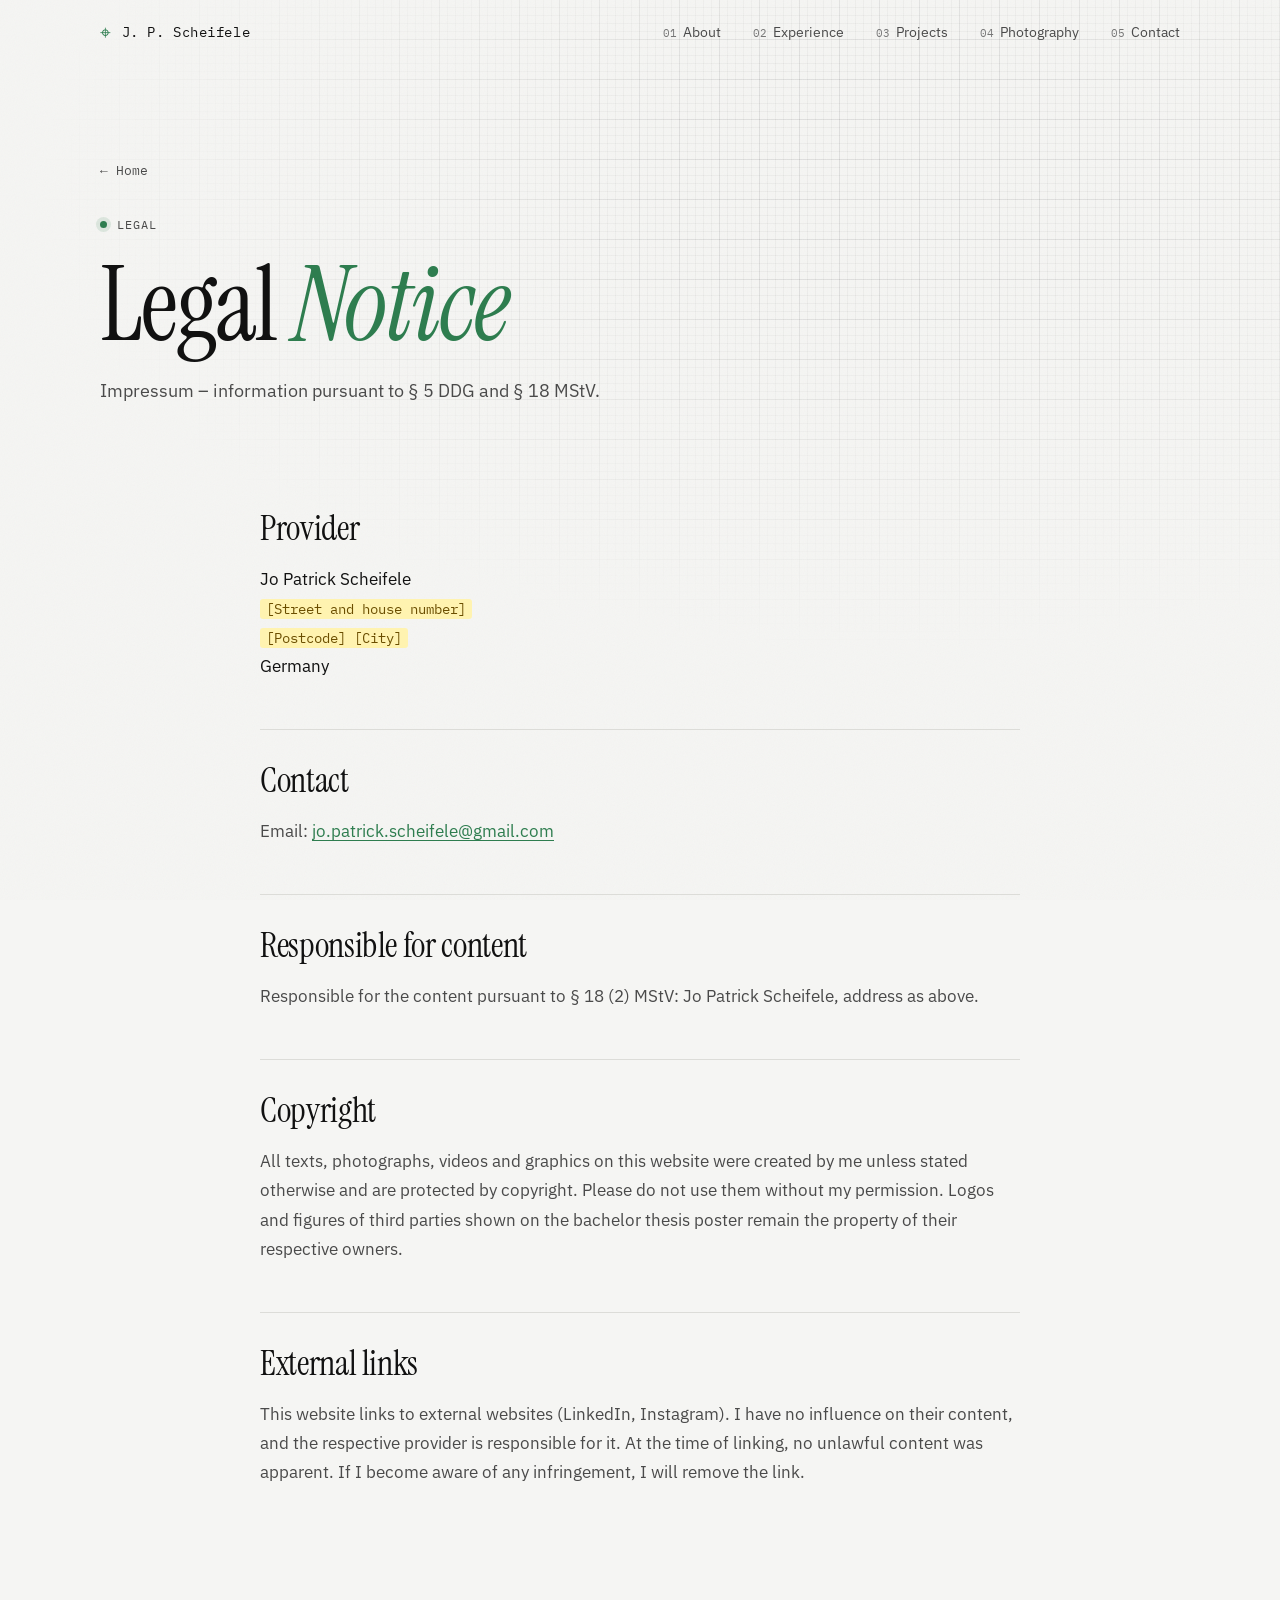
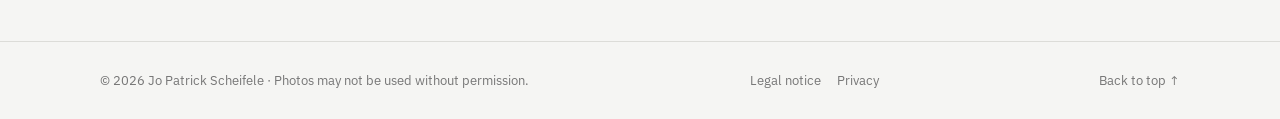
==== imprint.html @ e0fbb61d "Impressum und Datenschutzerklärung ergänzen, Bachelorarbeit-Text entschärfen - imprint.html und priv" ====
<!DOCTYPE html>
<html lang="en" class="no-js">
<head>
  <meta charset="UTF-8">
  <meta name="viewport" content="width=device-width, initial-scale=1">
  <title>Legal Notice (Impressum) · Jo Patrick Scheifele</title>
  <meta name="description" content="Legal notice (Impressum) of the portfolio website of Jo Patrick Scheifele.">
  <meta name="robots" content="noindex, follow">
  <meta name="theme-color" content="#f5f5f3">
  <link rel="icon" href="assets/favicon.svg" type="image/svg+xml">

  <link rel="preload" href="assets/fonts/instrument-serif-400-latin.woff2" as="font" type="font/woff2" crossorigin>
  <link rel="preload" href="assets/fonts/ibm-plex-sans-400-latin.woff2" as="font" type="font/woff2" crossorigin>
  <link rel="stylesheet" href="css/fonts.css">

  <link rel="stylesheet" href="css/styles.css">
  <script src="js/main.js" defer></script>
</head>
<body>
  <a class="skip-link" href="#main">Skip to content</a>

  <!-- ============ NAVIGATION ============ -->
  <header class="site-header" id="top">
    <nav class="nav container" aria-label="Main navigation">
      <a class="nav__brand" href="index.html" aria-label="Back to the home page">
        <span class="nav__brand-mark" aria-hidden="true">⌖</span>
        <span class="nav__brand-text">J.&nbsp;P.&nbsp;Scheifele</span>
      </a>

      <button class="nav__toggle" type="button" aria-expanded="false" aria-controls="nav-menu" aria-label="Open menu">
        <span></span><span></span><span></span>
      </button>

      <ul class="nav__menu" id="nav-menu">
        <li><a class="nav__link" href="index.html#about"><span class="nav__idx">01</span>About</a></li>
        <li><a class="nav__link" href="index.html#experience"><span class="nav__idx">02</span>Experience</a></li>
        <li><a class="nav__link" href="index.html#projects"><span class="nav__idx">03</span>Projects</a></li>
        <li><a class="nav__link" href="index.html#gallery"><span class="nav__idx">04</span>Photography</a></li>
        <li><a class="nav__link" href="index.html#contact"><span class="nav__idx">05</span>Contact</a></li>
      </ul>
    </nav>
  </header>

  <main id="main">
    <section class="page-hero">
      <div class="container">
        <a class="page-hero__back" href="index.html">← Home</a>
        <p class="eyebrow"><span class="eyebrow__dot" aria-hidden="true"></span>Legal</p>
        <h1 class="page-hero__title">Legal <em>Notice</em></h1>
        <p class="page-hero__sub">Impressum &ndash; information pursuant to § 5 DDG and § 18 MStV.</p>
      </div>
    </section>

    <article class="article article--legal">
      <section class="article__section" aria-labelledby="provider">
        <h2 class="article__title" id="provider">Provider</h2>
        <!-- TODO: Platzhalter durch eine zustellfähige Anschrift ersetzen (eigene Adresse oder Impressum-Adressdienst; kein Postfach) -->
        <address class="legal-address">
          Jo Patrick Scheifele<br>
          <mark class="todo">[Street and house number]</mark><br>
          <mark class="todo">[Postcode] [City]</mark><br>
          Germany
        </address>
      </section>

      <section class="article__section" aria-labelledby="contact">
        <h2 class="article__title" id="contact">Contact</h2>
        <p>Email: <a href="mailto:jo.patrick.scheifele@gmail.com">jo.patrick.scheifele@gmail.com</a></p>
      </section>

      <section class="article__section" aria-labelledby="responsible">
        <h2 class="article__title" id="responsible">Responsible for content</h2>
        <p>
          Responsible for the content pursuant to § 18 (2) MStV: Jo Patrick Scheifele, address as above.
        </p>
      </section>

      <section class="article__section" aria-labelledby="copyright">
        <h2 class="article__title" id="copyright">Copyright</h2>
        <p>
          All texts, photographs, videos and graphics on this website were created by me unless stated
          otherwise and are protected by copyright. Please do not use them without my permission.
          Logos and figures of third parties shown on the bachelor thesis poster remain the property of
          their respective owners.
        </p>
      </section>

      <section class="article__section" aria-labelledby="links">
        <h2 class="article__title" id="links">External links</h2>
        <p>
          This website links to external websites (LinkedIn, Instagram). I have no influence on their
          content, and the respective provider is responsible for it. At the time of linking, no
          unlawful content was apparent. If I become aware of any infringement, I will remove the link.
        </p>
      </section>
    </article>
  </main>

  <!-- ============ FOOTER ============ -->
  <footer class="site-footer">
    <div class="container site-footer__inner">
      <span>© <span id="year">2026</span> Jo Patrick Scheifele · Photos may not be used without permission.</span>
      <span class="site-footer__legal"><a href="imprint.html" aria-current="page">Legal notice</a><a href="privacy.html">Privacy</a></span>
      <a href="#top">Back to top ↑</a>
    </div>
  </footer>
</body>
</html>
---- css/fonts.css ----
/* ==========================================================================
   Lokal gehostete Schriften (statt Google Fonts)
   Grund: Kein Abruf von Google-Servern -> keine Übertragung der Besucher-IP
   an Google (DSGVO, vgl. LG München I, Urt. v. 20.01.2022, 3 O 17493/20).
   Zeichensätze: latin + latin-ext. Lizenz: SIL Open Font License 1.1,
   siehe assets/fonts/LICENSE-*.txt
   ========================================================================== */

/* IBM Plex Mono 400 normal – latin-ext */
@font-face {
  font-family: "IBM Plex Mono";
  font-style: normal;
  font-weight: 400;
  font-display: swap;
  src: url("../assets/fonts/ibm-plex-mono-400-latin-ext.woff2") format("woff2");
  unicode-range: U+0100-02BA, U+02BD-02C5, U+02C7-02CC, U+02CE-02D7, U+02DD-02FF, U+0304, U+0308, U+0329, U+1D00-1DBF, U+1E00-1E9F, U+1EF2-1EFF, U+2020, U+20A0-20AB, U+20AD-20C0, U+2113, U+2C60-2C7F, U+A720-A7FF;
}

/* IBM Plex Mono 400 normal – latin */
@font-face {
  font-family: "IBM Plex Mono";
  font-style: normal;
  font-weight: 400;
  font-display: swap;
  src: url("../assets/fonts/ibm-plex-mono-400-latin.woff2") format("woff2");
  unicode-range: U+0000-00FF, U+0131, U+0152-0153, U+02BB-02BC, U+02C6, U+02DA, U+02DC, U+0304, U+0308, U+0329, U+2000-206F, U+20AC, U+2122, U+2191, U+2193, U+2212, U+2215, U+FEFF, U+FFFD;
}

/* IBM Plex Mono 500 normal – latin-ext */
@font-face {
  font-family: "IBM Plex Mono";
  font-style: normal;
  font-weight: 500;
  font-display: swap;
  src: url("../assets/fonts/ibm-plex-mono-500-latin-ext.woff2") format("woff2");
  unicode-range: U+0100-02BA, U+02BD-02C5, U+02C7-02CC, U+02CE-02D7, U+02DD-02FF, U+0304, U+0308, U+0329, U+1D00-1DBF, U+1E00-1E9F, U+1EF2-1EFF, U+2020, U+20A0-20AB, U+20AD-20C0, U+2113, U+2C60-2C7F, U+A720-A7FF;
}

/* IBM Plex Mono 500 normal – latin */
@font-face {
  font-family: "IBM Plex Mono";
  font-style: normal;
  font-weight: 500;
  font-display: swap;
  src: url("../assets/fonts/ibm-plex-mono-500-latin.woff2") format("woff2");
  unicode-range: U+0000-00FF, U+0131, U+0152-0153, U+02BB-02BC, U+02C6, U+02DA, U+02DC, U+0304, U+0308, U+0329, U+2000-206F, U+20AC, U+2122, U+2191, U+2193, U+2212, U+2215, U+FEFF, U+FFFD;
}

/* IBM Plex Sans 400 normal – latin-ext */
@font-face {
  font-family: "IBM Plex Sans";
  font-style: normal;
  font-weight: 400;
  font-display: swap;
  src: url("../assets/fonts/ibm-plex-sans-400-latin-ext.woff2") format("woff2");
  unicode-range: U+0100-02BA, U+02BD-02C5, U+02C7-02CC, U+02CE-02D7, U+02DD-02FF, U+0304, U+0308, U+0329, U+1D00-1DBF, U+1E00-1E9F, U+1EF2-1EFF, U+2020, U+20A0-20AB, U+20AD-20C0, U+2113, U+2C60-2C7F, U+A720-A7FF;
}

/* IBM Plex Sans 400 normal – latin */
@font-face {
  font-family: "IBM Plex Sans";
  font-style: normal;
  font-weight: 400;
  font-display: swap;
  src: url("../assets/fonts/ibm-plex-sans-400-latin.woff2") format("woff2");
  unicode-range: U+0000-00FF, U+0131, U+0152-0153, U+02BB-02BC, U+02C6, U+02DA, U+02DC, U+0304, U+0308, U+0329, U+2000-206F, U+20AC, U+2122, U+2191, U+2193, U+2212, U+2215, U+FEFF, U+FFFD;
}

/* IBM Plex Sans 500 normal – latin-ext */
@font-face {
  font-family: "IBM Plex Sans";
  font-style: normal;
  font-weight: 500;
  font-display: swap;
  src: url("../assets/fonts/ibm-plex-sans-400-latin-ext.woff2") format("woff2");
  unicode-range: U+0100-02BA, U+02BD-02C5, U+02C7-02CC, U+02CE-02D7, U+02DD-02FF, U+0304, U+0308, U+0329, U+1D00-1DBF, U+1E00-1E9F, U+1EF2-1EFF, U+2020, U+20A0-20AB, U+20AD-20C0, U+2113, U+2C60-2C7F, U+A720-A7FF;
}

/* IBM Plex Sans 500 normal – latin */
@font-face {
  font-family: "IBM Plex Sans";
  font-style: normal;
  font-weight: 500;
  font-display: swap;
  src: url("../assets/fonts/ibm-plex-sans-400-latin.woff2") format("woff2");
  unicode-range: U+0000-00FF, U+0131, U+0152-0153, U+02BB-02BC, U+02C6, U+02DA, U+02DC, U+0304, U+0308, U+0329, U+2000-206F, U+20AC, U+2122, U+2191, U+2193, U+2212, U+2215, U+FEFF, U+FFFD;
}

/* IBM Plex Sans 600 normal – latin-ext */
@font-face {
  font-family: "IBM Plex Sans";
  font-style: normal;
  font-weight: 600;
  font-display: swap;
  src: url("../assets/fonts/ibm-plex-sans-400-latin-ext.woff2") format("woff2");
  unicode-range: U+0100-02BA, U+02BD-02C5, U+02C7-02CC, U+02CE-02D7, U+02DD-02FF, U+0304, U+0308, U+0329, U+1D00-1DBF, U+1E00-1E9F, U+1EF2-1EFF, U+2020, U+20A0-20AB, U+20AD-20C0, U+2113, U+2C60-2C7F, U+A720-A7FF;
}

/* IBM Plex Sans 600 normal – latin */
@font-face {
  font-family: "IBM Plex Sans";
  font-style: normal;
  font-weight: 600;
  font-display: swap;
  src: url("../assets/fonts/ibm-plex-sans-400-latin.woff2") format("woff2");
  unicode-range: U+0000-00FF, U+0131, U+0152-0153, U+02BB-02BC, U+02C6, U+02DA, U+02DC, U+0304, U+0308, U+0329, U+2000-206F, U+20AC, U+2122, U+2191, U+2193, U+2212, U+2215, U+FEFF, U+FFFD;
}

/* Instrument Serif 400 italic – latin-ext */
@font-face {
  font-family: "Instrument Serif";
  font-style: italic;
  font-weight: 400;
  font-display: swap;
  src: url("../assets/fonts/instrument-serif-400-italic-latin-ext.woff2") format("woff2");
  unicode-range: U+0100-02BA, U+02BD-02C5, U+02C7-02CC, U+02CE-02D7, U+02DD-02FF, U+0304, U+0308, U+0329, U+1D00-1DBF, U+1E00-1E9F, U+1EF2-1EFF, U+2020, U+20A0-20AB, U+20AD-20C0, U+2113, U+2C60-2C7F, U+A720-A7FF;
}

/* Instrument Serif 400 italic – latin */
@font-face {
  font-family: "Instrument Serif";
  font-style: italic;
  font-weight: 400;
  font-display: swap;
  src: url("../assets/fonts/instrument-serif-400-italic-latin.woff2") format("woff2");
  unicode-range: U+0000-00FF, U+0131, U+0152-0153, U+02BB-02BC, U+02C6, U+02DA, U+02DC, U+0304, U+0308, U+0329, U+2000-206F, U+20AC, U+2122, U+2191, U+2193, U+2212, U+2215, U+FEFF, U+FFFD;
}

/* Instrument Serif 400 normal – latin-ext */
@font-face {
  font-family: "Instrument Serif";
  font-style: normal;
  font-weight: 400;
  font-display: swap;
  src: url("../assets/fonts/instrument-serif-400-latin-ext.woff2") format("woff2");
  unicode-range: U+0100-02BA, U+02BD-02C5, U+02C7-02CC, U+02CE-02D7, U+02DD-02FF, U+0304, U+0308, U+0329, U+1D00-1DBF, U+1E00-1E9F, U+1EF2-1EFF, U+2020, U+20A0-20AB, U+20AD-20C0, U+2113, U+2C60-2C7F, U+A720-A7FF;
}

/* Instrument Serif 400 normal – latin */
@font-face {
  font-family: "Instrument Serif";
  font-style: normal;
  font-weight: 400;
  font-display: swap;
  src: url("../assets/fonts/instrument-serif-400-latin.woff2") format("woff2");
  unicode-range: U+0000-00FF, U+0131, U+0152-0153, U+02BB-02BC, U+02C6, U+02DA, U+02DC, U+0304, U+0308, U+0329, U+2000-206F, U+20AC, U+2122, U+2191, U+2193, U+2212, U+2215, U+FEFF, U+FFFD;
}
---- css/styles.css ----
/* ==========================================================================
   Portfolio – styles.css
   Aufbau:
   1. Design-Tokens (Farben, Schrift, Abstände)
   2. Reset & Basis
   3. Hintergrundmuster (Millimeterpapier + Filmkorn)
   4. Layout-Helfer & Komponenten (Buttons, Tags, Platzhalter)
   5. Navigation
   6. Sektionen: Hero, Über mich, Werdegang, Projekte, Galerie, Kontakt, Footer, Projekt-Unterseite, Artikel
   7. Lightbox
   8. Animationen & Reduced Motion
   ========================================================================== */

/* 1. Design-Tokens ------------------------------------------------------- */
:root {
  --bg:          #f5f5f3;   /* helles Grau, Seitenhintergrund */
  --bg-elev:     #ffffff;
  --bg-card:     #ffffff;
  --line:        #dcdcd8;
  --line-soft:   rgba(20, 20, 20, 0.035);
  --line-major:  rgba(20, 20, 20, 0.06);
  --text:        #111111;
  --text-muted:  #4a4a4a;
  --text-dim:    #767676;
  --accent:      #2e7d4f;   /* dezentes Grün */
  --accent-hover:#256841;
  --accent-soft: rgba(46, 125, 79, 0.12);
  --accent-line: rgba(46, 125, 79, 0.35);
  --cyan:        #5e7f6c;   /* gedämpftes Graugrün als Zweitakzent */
  --header-bg:   rgba(245, 245, 243, .85);
  --menu-bg:     rgba(245, 245, 243, .98);

  --font-display: "Instrument Serif", "Times New Roman", serif;
  --font-sans:    "IBM Plex Sans", system-ui, -apple-system, "Segoe UI", sans-serif;
  --font-mono:    "IBM Plex Mono", ui-monospace, "Cascadia Code", Consolas, monospace;

  --container: 1160px;
  --gutter: clamp(16px, 4vw, 40px);
  --section-pad: clamp(80px, 12vw, 160px);
  --radius: 4px;
  --nav-h: 64px;
  --ease: cubic-bezier(.2, .7, .2, 1);
}

/* 2. Reset & Basis ------------------------------------------------------- */
*, *::before, *::after { box-sizing: border-box; }
* { margin: 0; }
html { scroll-behavior: smooth; scroll-padding-top: var(--nav-h); -webkit-text-size-adjust: 100%; }
body {
  background: var(--bg);
  color: var(--text);
  font-family: var(--font-sans);
  font-size: 1rem;
  line-height: 1.65;
  -webkit-font-smoothing: antialiased;
  overflow-x: hidden;
}
img, video, svg { display: block; max-width: 100%; }
a { color: inherit; text-decoration: none; }
ul, ol { padding: 0; list-style: none; }
button { font: inherit; color: inherit; background: none; border: 0; cursor: pointer; }
em { font-style: italic; }
::selection { background: var(--accent); color: #fff; }
:focus-visible { outline: 2px solid var(--accent); outline-offset: 3px; }

.skip-link {
  position: absolute; left: 16px; top: -48px; z-index: 100;
  padding: 8px 14px; background: var(--accent); color: #fff; font-weight: 600;
  transition: top .2s;
}
.skip-link:focus { top: 12px; }

/* 3. Hintergrundmuster ---------------------------------------------------
   Millimeterpapier (feines 8px- + grobes 40px-Raster), nach unten ausgeblendet,
   darüber ein sehr dezentes Filmkorn (SVG-Rauschen). */
body::before,
body::after {
  content: "";
  position: fixed; inset: 0;
  pointer-events: none;
  z-index: -1;
}
body::before {
  background-image:
    linear-gradient(var(--line-major) 1px, transparent 1px),
    linear-gradient(90deg, var(--line-major) 1px, transparent 1px),
    linear-gradient(var(--line-soft) 1px, transparent 1px),
    linear-gradient(90deg, var(--line-soft) 1px, transparent 1px);
  background-size: 40px 40px, 40px 40px, 8px 8px, 8px 8px;
  background-position: -1px -1px;
  -webkit-mask-image: radial-gradient(ellipse 90% 70% at 70% 20%, #000 20%, transparent 75%);
          mask-image: radial-gradient(ellipse 90% 70% at 70% 20%, #000 20%, transparent 75%);
}
body::after {
  opacity: .035;
  background-image: url("data:image/svg+xml,%3Csvg xmlns='http://www.w3.org/2000/svg' width='160' height='160'%3E%3Cfilter id='n'%3E%3CfeTurbulence type='fractalNoise' baseFrequency='.9' numOctaves='3' stitchTiles='stitch'/%3E%3C/filter%3E%3Crect width='100%25' height='100%25' filter='url(%23n)'/%3E%3C/svg%3E");
}

/* 4. Layout-Helfer & Komponenten ---------------------------------------- */
.container {
  width: 100%;
  max-width: var(--container);
  margin-inline: auto;
  padding-inline: var(--gutter);
}

.eyebrow {
  display: inline-flex; align-items: center; gap: 10px;
  font-family: var(--font-mono); font-size: .78rem;
  letter-spacing: .08em; text-transform: uppercase;
  color: var(--text-muted);
}
.eyebrow__dot {
  width: 7px; height: 7px; border-radius: 50%;
  background: var(--accent);
  box-shadow: 0 0 0 4px var(--accent-soft);
  animation: pulse 2.4s infinite;
}

.btn {
  display: inline-flex; align-items: center; gap: 8px;
  padding: 12px 22px;
  font-family: var(--font-mono); font-size: .85rem; letter-spacing: .03em;
  border: 1px solid var(--line);
  border-radius: var(--radius);
  transition: background .25s var(--ease), color .25s var(--ease), border-color .25s var(--ease), transform .25s var(--ease);
}
.btn:hover { transform: translateY(-2px); }
.btn--primary { background: var(--accent); border-color: var(--accent); color: #fff; font-weight: 500; }
.btn--primary:hover { background: var(--accent-hover); border-color: var(--accent-hover); }
.btn--ghost:hover { border-color: var(--accent); color: var(--accent); }

.tags { display: flex; flex-wrap: wrap; gap: 8px; }
.tags li {
  font-family: var(--font-mono); font-size: .78rem;
  padding: 4px 10px;
  border: 1px solid var(--line);
  border-radius: 999px;
  color: var(--text-muted);
  background: var(--bg-elev);
}
.tags--small li { font-size: .72rem; padding: 2px 8px; }

.link-arrow {
  font-family: var(--font-mono); font-size: .82rem; color: var(--accent);
  display: inline-flex; gap: 6px; align-items: center;
}
.link-arrow::after { content: "→"; transition: transform .2s var(--ease); }
.link-arrow:hover::after { transform: translateX(4px); }

/* Platzhalter: Schraffur wie ein Schnitt in einer technischen Zeichnung */
.placeholder {
  position: relative;
  display: grid; place-items: center;
  width: 100%; height: 100%;
  background:
    repeating-linear-gradient(135deg, transparent 0 9px, rgba(46,125,79,.06) 9px 10px),
    linear-gradient(160deg, #ececea, #e2e2df);
  border: 1px solid var(--line);
  color: var(--text-dim);
  font-family: var(--font-mono); font-size: .8rem; letter-spacing: .12em; text-align: center;
  overflow: hidden;
}
.placeholder--video::before {
  content: "REC ●";
  position: absolute; top: 10px; left: 12px;
  font-size: .68rem; color: #e25b4b;
}

/* Sektionen allgemein */
.section { padding-block: var(--section-pad); position: relative; }
.section__head {
  display: grid; grid-template-columns: auto 1fr; align-items: baseline;
  column-gap: 20px;
  margin-bottom: clamp(40px, 6vw, 72px);
  padding-bottom: 20px;
  border-bottom: 1px solid var(--line);
}
.section__idx {
  font-family: var(--font-mono); font-size: .85rem; color: var(--accent);
}
.section__idx::before { content: "§ "; color: var(--text-dim); }
.section__title {
  font-family: var(--font-display); font-weight: 400;
  font-size: clamp(2.6rem, 7vw, 4.8rem);
  line-height: 1; letter-spacing: -.01em;
}
.section__title em, .hero__title em { color: var(--accent); }
.section__sub {
  grid-column: 2;
  margin-top: 14px;
  color: var(--text-muted); font-size: .95rem;
}

/* 5. Navigation ---------------------------------------------------------- */
.site-header {
  position: fixed; inset: 0 0 auto 0; z-index: 50;
  height: var(--nav-h);
  transition: background .3s, border-color .3s, backdrop-filter .3s;
  border-bottom: 1px solid transparent;
}
.site-header.is-scrolled {
  background: var(--header-bg);
  -webkit-backdrop-filter: blur(12px);
          backdrop-filter: blur(12px);
  border-bottom-color: var(--line);
}
.nav { height: 100%; display: flex; align-items: center; justify-content: space-between; }
.nav__brand {
  display: inline-flex; align-items: center; gap: 10px;
  font-family: var(--font-mono); font-size: .9rem; letter-spacing: .04em;
}
.nav__brand-mark { color: var(--accent); font-size: 1.2rem; line-height: 1; }
.nav__menu { display: flex; gap: clamp(16px, 2.5vw, 34px); }
.nav__link {
  position: relative;
  font-size: .9rem; color: var(--text-muted);
  transition: color .2s;
  padding-block: 6px;
}
.nav__idx { font-family: var(--font-mono); font-size: .68rem; color: var(--text-dim); margin-right: 6px; }
.nav__link::after {
  content: ""; position: absolute; left: 0; right: 0; bottom: 0;
  height: 1px; background: var(--accent);
  transform: scaleX(0); transform-origin: left;
  transition: transform .3s var(--ease);
}
.nav__link:hover, .nav__link.is-active { color: var(--text); }
.nav__link:hover::after, .nav__link.is-active::after { transform: scaleX(1); }
.nav__link.is-active .nav__idx { color: var(--accent); }

.nav__toggle {
  display: none;
  width: 44px; height: 44px;
  flex-direction: column; justify-content: center; align-items: center; gap: 5px;
}
.nav__toggle span {
  display: block; width: 22px; height: 1.5px; background: var(--text);
  transition: transform .3s var(--ease), opacity .2s;
}
.nav__toggle[aria-expanded="true"] span:nth-child(1) { transform: translateY(6.5px) rotate(45deg); }
.nav__toggle[aria-expanded="true"] span:nth-child(2) { opacity: 0; }
.nav__toggle[aria-expanded="true"] span:nth-child(3) { transform: translateY(-6.5px) rotate(-45deg); }

@media (max-width: 800px) {
  .nav__toggle { display: flex; }
  .nav__menu {
    position: fixed; inset: var(--nav-h) 0 auto 0;
    flex-direction: column; gap: 0;
    padding: 8px var(--gutter) 24px;
    background: var(--menu-bg);
    border-bottom: 1px solid var(--line);
    transform: translateY(-8px);
    opacity: 0; visibility: hidden;
    transition: opacity .25s, transform .25s var(--ease), visibility .25s;
  }
  .nav__menu.is-open { opacity: 1; visibility: visible; transform: none; }
  .nav__link { display: block; padding: 14px 0; font-size: 1.1rem; border-bottom: 1px solid var(--line); }
  .nav__link::after { display: none; }
  .site-header:has(.nav__menu.is-open) { background: var(--menu-bg); }
}

/* 6a. Hero --------------------------------------------------------------- */
.hero {
  position: relative;
  min-height: 100vh; min-height: 100svh;
  display: flex; align-items: center;
  padding-top: calc(var(--nav-h) + 40px); padding-bottom: 80px;
  overflow: hidden;
}
.hero__lissajous {
  position: absolute;
  width: min(900px, 120vw); aspect-ratio: 1;
  right: -18%; top: 50%; transform: translateY(-50%);
  pointer-events: none;
  opacity: .5;
}
.hero__lissajous path {
  fill: none;
  stroke: var(--cyan);
  stroke-width: .35;
  stroke-opacity: .55;
  vector-effect: non-scaling-stroke;
}
.hero__inner {
  position: relative;
  display: grid;
  grid-template-columns: 1.3fr 1fr;
  gap: clamp(40px, 6vw, 96px);
  align-items: center;
}
.hero__title {
  font-family: var(--font-display); font-weight: 400;
  font-size: clamp(3.6rem, 11vw, 8.5rem);
  line-height: .92; letter-spacing: -.02em;
  margin: 22px 0 28px;
}
.hero__tagline { max-width: 34ch; font-size: 1.12rem; color: var(--text-muted); }
.hero__cta { display: flex; flex-wrap: wrap; gap: 12px; margin-top: 36px; }
.hero__specs {
  display: flex; flex-wrap: wrap; gap: 12px 36px;
  margin-top: 48px; padding-top: 20px;
  border-top: 1px dashed var(--line);
}
.hero__specs dt { font-family: var(--font-mono); font-size: .7rem; letter-spacing: .1em; text-transform: uppercase; color: var(--text-dim); }
.hero__specs dd { font-size: .92rem; }

/* Die Bildunterschrift liegt absolut unter dem Bild, damit die Figur genau so hoch ist wie das Foto:
   Passermarken und Bemaßung können sich dadurch an den Bildkanten ausrichten (bottom: -9px / 0). */
.hero__portrait { position: relative; margin: 0 28px 48px 0; }
.placeholder--portrait { aspect-ratio: 4 / 5; height: auto; }
.hero__portrait img { width: 100%; height: auto; aspect-ratio: 4 / 5; object-fit: cover; border: 1px solid var(--line); }
.hero__portrait::before,
.hero__portrait::after {
  /* Passermarken (Registration Marks) */
  content: ""; position: absolute; width: 18px; height: 18px;
  border: 1px solid var(--accent);
}
.hero__portrait::before { top: -9px; left: -9px; border-right: 0; border-bottom: 0; }
.hero__portrait::after { bottom: -9px; right: -9px; border-left: 0; border-top: 0; }
.hero__caption {
  position: absolute; top: 100%; left: 0; right: 0;
  margin-top: 12px;
  font-family: var(--font-mono); font-size: .72rem; color: var(--text-dim); letter-spacing: .05em;
}

/* Bemaßungslinien wie in einer technischen Zeichnung */
.dim { position: absolute; color: var(--text-dim); font-family: var(--font-mono); font-size: .65rem; }
.dim--h {
  left: 0; right: 0; top: -22px; height: 1px; background: var(--text-dim);
}
.dim--h::before, .dim--h::after,
.dim--v::before, .dim--v::after { content: ""; position: absolute; background: var(--text-dim); }
.dim--h::before, .dim--h::after { width: 1px; height: 9px; top: -4px; }
.dim--h::before { left: 0; } .dim--h::after { right: 0; }
.dim--h span { position: absolute; left: 50%; top: -9px; transform: translate(-50%, -50%); background: var(--bg); padding: 0 6px; }
.dim--v {
  top: 0; right: -22px; width: 1px; bottom: 0; background: var(--text-dim);
}
.dim--v::before, .dim--v::after { height: 1px; width: 9px; left: -4px; }
.dim--v::before { top: 0; } .dim--v::after { bottom: 0; }
.dim--v span { position: absolute; top: 50%; left: 0; transform: translate(-50%, -50%) rotate(-90deg); background: var(--bg); padding: 0 6px; }

.hero__scroll {
  position: absolute; left: 50%; bottom: 24px; transform: translateX(-50%);
  display: flex; flex-direction: column; align-items: center; gap: 8px;
  font-family: var(--font-mono); font-size: .68rem; letter-spacing: .2em; text-transform: uppercase;
  color: var(--text-dim);
}
.hero__scroll-line { width: 1px; height: 40px; background: linear-gradient(var(--accent), transparent); animation: scrollLine 2s infinite var(--ease); transform-origin: top; }

@media (max-width: 860px) {
  .hero__inner { grid-template-columns: 1fr; }
  .hero__portrait { max-width: 300px; margin-top: 16px; }
  .hero__lissajous { right: -40%; top: 30%; opacity: .35; }
  .hero__scroll { display: none; }
}

/* 6b. Über mich ---------------------------------------------------------- */
.about { display: grid; grid-template-columns: 1.4fr 1fr; gap: clamp(32px, 6vw, 80px); }
.about__text p + p { margin-top: 1.1em; }
.about__text p { color: var(--text-muted); max-width: 60ch; }
.lead {
  font-family: var(--font-display);
  font-size: clamp(1.6rem, 3vw, 2.1rem); line-height: 1.25;
  color: var(--text) !important;
  margin-bottom: 1.2em;
}
.about__skills {
  display: flex; flex-direction: column; gap: 28px;
  padding: 28px;
  background: var(--bg-elev);
  border: 1px solid var(--line);
  border-radius: var(--radius);
  align-self: start;
}
.skill-group__title {
  font-family: var(--font-mono); font-weight: 400; font-size: .75rem;
  letter-spacing: .1em; text-transform: uppercase; color: var(--accent);
  margin-bottom: 12px;
}
@media (max-width: 860px) { .about { grid-template-columns: 1fr; } }

/* 6c. Werdegang (Timeline) ---------------------------------------------- */
.timeline { position: relative; }
.timeline::before {
  content: ""; position: absolute; top: 8px; bottom: 8px;
  left: calc(200px + 20px);
  width: 1px; background: linear-gradient(var(--accent), var(--line) 30%);
}
.timeline__item {
  display: grid; grid-template-columns: 200px 1fr;
  gap: 40px;
  padding-bottom: 48px;
  position: relative;
}
.timeline__item:last-child { padding-bottom: 0; }
.timeline__item::before {
  content: ""; position: absolute;
  left: calc(200px + 20px - 5px); top: 7px;
  width: 11px; height: 11px;
  border: 1px solid var(--accent); background: var(--bg);
  transform: rotate(45deg);
}
.timeline__meta { text-align: right; display: flex; flex-direction: column; gap: 4px; }
.timeline__meta time { font-family: var(--font-mono); font-size: .85rem; }
.timeline__type { font-size: .78rem; color: var(--text-dim); font-family: var(--font-mono); text-transform: uppercase; letter-spacing: .08em; }
.timeline__body h4 { font-weight: 500; font-size: 1.2rem; line-height: 1.35; margin-bottom: 6px; }
.timeline__body h4 span { color: var(--text-muted); font-weight: 400; }
.timeline__body p { color: var(--text-muted); margin-bottom: 14px; max-width: 62ch; }
.timeline__list { margin-bottom: 14px; max-width: 62ch; }
.timeline__list li {
  position: relative; padding-left: 18px;
  color: var(--text-muted); font-size: .95rem;
}
.timeline__list li + li { margin-top: 6px; }
.timeline__list li::before {
  content: "—"; position: absolute; left: 0;
  color: var(--text-dim); font-family: var(--font-mono); font-size: .8rem; line-height: 1.9;
}
.timeline + .subhead { margin-top: clamp(56px, 8vw, 96px); }

/* Zwischenüberschrift innerhalb einer Sektion (z. B. Work / Education) */
.subhead {
  display: flex; align-items: center; gap: 14px;
  margin-bottom: 32px;
  font-family: var(--font-mono); font-weight: 400; font-size: .8rem;
  letter-spacing: .14em; text-transform: uppercase; color: var(--accent);
}
.subhead::after { content: ""; flex: 1; height: 1px; background: var(--line); }

@media (max-width: 700px) {
  .timeline::before { left: 5px; }
  .timeline__item { grid-template-columns: 1fr; gap: 8px; padding-left: 32px; }
  .timeline__item::before { left: 0; }
  .timeline__meta { text-align: left; flex-direction: row; gap: 12px; align-items: baseline; }
}

/* 6d. Projekte ----------------------------------------------------------- */
.projects { display: grid; grid-template-columns: repeat(3, 1fr); gap: 24px; }
.project {
  display: flex; flex-direction: column;
  background: var(--bg-card);
  border: 1px solid var(--line);
  border-radius: var(--radius);
  overflow: hidden;
  transition: transform .35s var(--ease), border-color .35s;
}
.project:hover { transform: translateY(-6px); border-color: var(--accent-line); box-shadow: 0 10px 30px rgba(0,0,0,.06); }
.project__media { aspect-ratio: 16 / 10; height: auto; overflow: hidden; border: 0; border-bottom: 1px solid var(--line); }
.project__media img { width: 100%; height: 100%; object-fit: cover; }
.project__body { display: flex; flex-direction: column; gap: 12px; padding: 22px; flex: 1; }
.project__meta { font-family: var(--font-mono); font-size: .72rem; letter-spacing: .08em; text-transform: uppercase; color: var(--cyan); }
.project__title { font-family: var(--font-display); font-weight: 400; font-size: 1.9rem; line-height: 1.1; }
.project__body > p:not(.project__meta) { color: var(--text-muted); font-size: .95rem; }
.project__links { display: flex; gap: 20px; margin-top: auto; padding-top: 8px; }

@media (max-width: 960px) { .projects { grid-template-columns: repeat(2, 1fr); } }
@media (max-width: 620px) { .projects { grid-template-columns: 1fr; } }

/* 6e. Galerie -----------------------------------------------------------
   Bento-/Mosaik-Raster: feste Zeilenhöhe, Kacheln spannen per Modifier
   mehrere Spalten/Zeilen. grid-auto-flow: dense füllt Lücken automatisch,
   dadurch bleibt das Raster beim Hinzufügen neuer Bilder geschlossen. */
.filmstrip {
  display: flex; gap: 28px; overflow: hidden; white-space: nowrap;
  font-family: var(--font-mono); font-size: .7rem; letter-spacing: .1em;
  color: var(--accent); opacity: .55;
  padding: 6px 0; margin-bottom: 20px;
  border-block: 1px dashed var(--accent-line);
}
.gallery {
  display: grid;
  grid-template-columns: repeat(4, 1fr);
  grid-auto-rows: clamp(140px, 16vw, 210px);
  grid-auto-flow: dense;
  gap: 14px;
  counter-reset: frame;
}
.shot {
  position: relative;
  overflow: hidden;
  border-radius: 2px;
  cursor: zoom-in;
  counter-increment: frame;
  background: var(--bg-elev);
}
.shot--wide { grid-column: span 2; }
.shot--tall { grid-row: span 2; }
.shot--big  { grid-column: span 2; grid-row: span 2; }

.shot > img, .shot > video, .shot > .placeholder {
  width: 100%; height: 100%; object-fit: cover;
  transition: transform .7s var(--ease), filter .7s var(--ease);
  filter: saturate(.85);
}
.shot:hover > img, .shot:hover > video, .shot:hover > .placeholder { transform: scale(1.04); filter: saturate(1.05); }

/* Bildnummer wie auf dem Filmrand */
.shot::before {
  content: counter(frame, decimal-leading-zero) "A";
  position: absolute; top: 8px; right: 10px; z-index: 2;
  font-family: var(--font-mono); font-size: .66rem; letter-spacing: .1em;
  color: var(--accent); opacity: .8;
}
.shot figcaption {
  position: absolute; inset: auto 0 0 0; z-index: 2;
  padding: 28px 12px 10px;
  font-family: var(--font-mono); font-size: .72rem; color: #fff;
  background: linear-gradient(transparent, rgba(0,0,0,.7));
  transform: translateY(100%);
  transition: transform .4s var(--ease);
}
.shot:hover figcaption, .shot:focus-visible figcaption { transform: none; }

@media (max-width: 860px) {
  .gallery { grid-template-columns: repeat(2, 1fr); grid-auto-rows: 38vw; gap: 10px; }
  .shot--big { grid-column: span 2; grid-row: span 2; }
  .shot figcaption { transform: none; font-size: .66rem; }
}
@media (hover: none) { .shot figcaption { transform: none; } }

/* 6f. Kontakt ------------------------------------------------------------ */
.contact { max-width: 760px; }
.contact__lead { font-size: 1.15rem; color: var(--text-muted); max-width: 48ch; }
.contact__mail {
  display: inline-block;
  margin: 32px 0 36px;
  font-family: var(--font-display); font-style: italic;
  font-size: clamp(2rem, 7vw, 4.4rem); line-height: 1.1;
  word-break: break-word;
  background: linear-gradient(var(--accent), var(--accent)) left bottom / 0 1px no-repeat;
  transition: background-size .5s var(--ease), color .3s;
}
.contact__mail:hover { background-size: 100% 1px; color: var(--accent); }
.contact__links { display: flex; flex-wrap: wrap; gap: 12px; }
.contact__links a {
  display: inline-block; padding: 10px 18px;
  border: 1px solid var(--line); border-radius: 999px;
  font-family: var(--font-mono); font-size: .82rem;
  transition: border-color .2s, color .2s;
}
.contact__links a:hover { border-color: var(--accent); color: var(--accent); }

/* 6g. Footer ------------------------------------------------------------- */
.site-footer { border-top: 1px solid var(--line); padding-block: 28px; font-size: .82rem; color: var(--text-dim); }
.site-footer__inner { display: flex; flex-wrap: wrap; justify-content: space-between; gap: 12px; }
.site-footer__mono { font-family: var(--font-mono); font-size: .72rem; }
.site-footer a:hover { color: var(--accent); }

/* 6h. Projekt-Unterseite ------------------------------------------------- */
.page-hero { padding-top: calc(var(--nav-h) + clamp(40px, 8vw, 96px)); padding-bottom: clamp(32px, 5vw, 56px); }
.page-hero__back {
  display: block; width: fit-content; margin-bottom: 28px;
  font-family: var(--font-mono); font-size: .8rem; color: var(--text-muted);
  transition: color .2s;
}
.page-hero__back:hover { color: var(--accent); }
.page-hero__title {
  font-family: var(--font-display); font-weight: 400;
  font-size: clamp(3rem, 9vw, 6.5rem);
  line-height: .95; letter-spacing: -.02em;
  margin: 20px 0 22px;
}
.page-hero__title em { color: var(--accent); }
.page-hero__sub { max-width: 46ch; font-size: 1.12rem; color: var(--text-muted); }

.facts {
  display: flex; flex-wrap: wrap;
  gap: 12px 40px;
  margin-top: 40px; padding-top: 20px;
  border-top: 1px dashed var(--line);
}
.facts dt { font-family: var(--font-mono); font-size: .7rem; letter-spacing: .1em; text-transform: uppercase; color: var(--text-dim); }
.facts dd { font-size: .92rem; }
@media (max-width: 760px) { .facts { display: grid; grid-template-columns: repeat(2, auto); justify-content: start; } }

.section--tight { padding-block: clamp(48px, 7vw, 96px); }

.project-overview { display: grid; grid-template-columns: 1.5fr 1fr; gap: clamp(32px, 6vw, 80px); align-items: start; }
.project-overview__text p { color: var(--text-muted); max-width: 62ch; }
.project-overview__text p + p { margin-top: 1.1em; }
.stats {
  display: flex; flex-direction: column;
  background: var(--bg-elev);
  border: 1px solid var(--line);
  border-radius: var(--radius);
}
.stat { display: flex; flex-direction: column; gap: 4px; padding: 22px 26px; }
.stat + .stat { border-top: 1px solid var(--line); }
.stat__value { font-family: var(--font-display); font-size: 2.6rem; line-height: 1; color: var(--accent); }
.stat__label { font-size: .88rem; color: var(--text-muted); }
@media (max-width: 860px) { .project-overview { grid-template-columns: 1fr; } }

.steps { display: grid; grid-template-columns: repeat(4, 1fr); gap: 20px; counter-reset: none; }
.step {
  display: flex; flex-direction: column; gap: 10px;
  padding: 22px;
  background: var(--bg-card);
  border: 1px solid var(--line);
  border-top: 2px solid var(--accent);
  border-radius: var(--radius);
}
.step__idx { font-family: var(--font-mono); font-size: .75rem; color: var(--accent); letter-spacing: .08em; }
.step__title { font-weight: 500; font-size: 1.1rem; line-height: 1.3; }
.step p { color: var(--text-muted); font-size: .92rem; }
@media (max-width: 960px) { .steps { grid-template-columns: repeat(2, 1fr); } }
@media (max-width: 560px) { .steps { grid-template-columns: 1fr; } }

.poster { max-width: 920px; margin-inline: auto; }
.poster__link { display: block; border: 1px solid var(--line); background: var(--bg-elev); cursor: zoom-in; transition: box-shadow .3s var(--ease); }
.poster__link:hover { box-shadow: 0 16px 40px rgba(0,0,0,.08); }
.poster img { width: 100%; height: auto; }
.poster figcaption {
  margin-top: 12px; text-align: center;
  font-family: var(--font-mono); font-size: .75rem; color: var(--text-dim); letter-spacing: .05em;
}

.project-cta {
  display: flex; flex-wrap: wrap; align-items: center; justify-content: space-between; gap: 20px;
  max-width: 920px; margin: clamp(40px, 6vw, 64px) auto 0;
  padding: 24px 28px;
  background: var(--bg-elev);
  border: 1px solid var(--line);
  border-left: 2px solid var(--accent);
  border-radius: var(--radius);
}
.project-cta p { max-width: 52ch; color: var(--text-muted); }

/* 6i. Artikel / Blog-Layout (Projektseiten mit Fließtext) ---------------- */
.article {
  max-width: calc(760px + 2 * var(--gutter));
  margin-inline: auto;
  padding: clamp(24px, 4vw, 48px) var(--gutter) var(--section-pad);
}
.article__section + .article__section {
  margin-top: clamp(64px, 9vw, 112px);
  padding-top: clamp(32px, 4vw, 48px);
  border-top: 1px solid var(--line);
}
.article__idx { font-family: var(--font-mono); font-size: .85rem; color: var(--accent); margin-bottom: 8px; }
.article__idx::before { content: "§ "; color: var(--text-dim); }
.article__title {
  font-family: var(--font-display); font-weight: 400;
  font-size: clamp(2.2rem, 5.5vw, 3.4rem);
  line-height: 1.05; letter-spacing: -.01em;
  margin-bottom: 28px;
}
.article__title em { color: var(--accent); }
.article__sub {
  display: flex; align-items: baseline; gap: 12px;
  margin: 48px 0 12px;
  font-weight: 500; font-size: 1.2rem; line-height: 1.35;
}
.article__sub span { font-family: var(--font-mono); font-size: .8rem; color: var(--accent); }
.article p { color: var(--text-muted); font-size: 1.04rem; line-height: 1.75; }
.article p + p { margin-top: 1.1em; }
.article p strong { color: var(--text); font-weight: 600; }

.article-figure { margin: 32px 0; }
.article-figure img, .article-figure video {
  width: 100%; height: auto;
  border: 1px solid var(--line); border-radius: var(--radius);
  background: var(--bg-elev);
}
.article-figure figcaption {
  margin-top: 10px;
  font-family: var(--font-mono); font-size: .75rem; color: var(--text-dim); letter-spacing: .03em;
}
.article-figure--lead { margin: clamp(40px, 6vw, 64px) 0 0; }
.article-figure--lead img { border: 0; background: transparent; }
.article-figure--lead figcaption { text-align: center; }

.video-pair { display: grid; grid-template-columns: 1fr 1fr; gap: 16px; margin: 32px 0; }
.video-pair .article-figure { margin: 0; }
@media (max-width: 560px) { .video-pair { grid-template-columns: 1fr; } }

.article .callout {
  margin: 32px 0;
  padding: 18px 22px;
  background: var(--accent-soft);
  border-left: 2px solid var(--accent);
  border-radius: 0 var(--radius) var(--radius) 0;
  color: var(--text); font-weight: 500;
}
.article .formula {
  margin: 24px 0; padding: 16px;
  text-align: center;
  font-family: var(--font-mono); font-size: 1rem; color: var(--text);
  background: var(--bg-elev); border: 1px dashed var(--line); border-radius: var(--radius);
}
.stat-row {
  display: grid; grid-template-columns: repeat(3, 1fr);
  margin: 32px 0;
  background: var(--bg-elev);
  border: 1px solid var(--line); border-radius: var(--radius);
}
.stat-row .stat + .stat { border-top: 0; border-left: 1px solid var(--line); }
.stat-row .stat__value { font-size: 2rem; }
@media (max-width: 640px) {
  .stat-row { grid-template-columns: 1fr; }
  .stat-row .stat + .stat { border-left: 0; border-top: 1px solid var(--line); }
}
.article .project-cta { margin: 48px 0 0; max-width: none; }
.article__refs-title { font-family: var(--font-mono); font-weight: 400; font-size: .8rem; letter-spacing: .14em; text-transform: uppercase; color: var(--text-dim); margin-bottom: 14px; }
.article__refs ol { list-style: decimal; padding-left: 20px; }
.article__refs li { font-size: .85rem; color: var(--text-muted); }
.article__refs li + li { margin-top: 6px; }

/* Fotos im Artikel: randlos, volle Breite */
.article-figure--photo img { border: 0; border-radius: 2px; }

/* Rechtstexte (Impressum, Datenschutz): kompakter als Artikel */
.article--legal .article__section + .article__section { margin-top: 48px; padding-top: 32px; }
.article--legal .article__title { font-size: clamp(1.7rem, 4vw, 2.2rem); margin-bottom: 18px; }
.article--legal h3 { font-weight: 500; font-size: 1.05rem; margin: 28px 0 8px; }
.article--legal ul { list-style: disc; padding-left: 22px; margin: 14px 0; color: var(--text-muted); }
.article--legal li { line-height: 1.7; }
.article--legal li + li { margin-top: 4px; }
.article--legal a { color: var(--accent); text-decoration: underline; text-underline-offset: 3px; overflow-wrap: anywhere; }
.legal-address { font-style: normal; color: var(--text); line-height: 1.75; font-size: 1.04rem; }
/* Noch auszufüllende Angaben – bewusst auffällig, damit sie nicht online vergessen werden */
mark.todo {
  background: #fff3b0; color: #6b4e00;
  padding: 1px 6px; border-radius: 3px;
  font-family: var(--font-mono); font-size: .85em;
}
.site-footer__legal { display: inline-flex; gap: 16px; }

/* Arbeitsliste (z. B. Auto-Seite): Gruppen als Karten */
.worklog { display: grid; gap: 16px; }
.worklog__group {
  padding: 22px 24px;
  background: var(--bg-card);
  border: 1px solid var(--line);
  border-top: 2px solid var(--accent);
  border-radius: var(--radius);
}
.worklog__title {
  margin-bottom: 12px;
  font-family: var(--font-mono); font-weight: 400; font-size: .78rem;
  letter-spacing: .1em; text-transform: uppercase; color: var(--accent);
}
.worklog__list li { position: relative; padding-left: 18px; color: var(--text-muted); }
.worklog__list li + li { margin-top: 6px; }
.worklog__list li::before {
  content: "—"; position: absolute; left: 0;
  color: var(--text-dim); font-family: var(--font-mono); font-size: .8rem; line-height: 1.9;
}

/* Kompakte Galerie in schmalen Artikeln: 2 Spalten, Fotos im 3:2-Format ohne Beschnitt */
.gallery.gallery--compact { grid-template-columns: repeat(2, 1fr); grid-auto-rows: auto; gap: 12px; }
.gallery--compact .shot { aspect-ratio: 3 / 2; }
.gallery--compact .shot--big { grid-column: 1 / -1; grid-row: auto; }
.gallery--compact .shot--wide, .gallery--compact .shot--tall { grid-column: auto; grid-row: auto; }
.gallery--compact .shot--portrait { aspect-ratio: 2 / 3; }
.gallery--compact + p, .article__title + p + .gallery--compact { margin-top: 20px; }

/* Zwei Fotos unterschiedlichen Formats nebeneinander, gleich hoch:
   Spaltenbreiten im Verhältnis der Seitenverhältnisse (9:16 und 16:9) */
.figure-pair { display: grid; grid-template-columns: 0.5625fr 1.7778fr; gap: 12px; margin: 32px 0; align-items: start; }
.figure-pair .article-figure { margin: 0; }
@media (max-width: 560px) { .figure-pair { grid-template-columns: 1fr; } }
@media (max-width: 560px) { .gallery.gallery--compact { grid-template-columns: 1fr; } }

/* 7. Lightbox ------------------------------------------------------------ */
.lightbox {
  position: fixed; inset: 0; z-index: 200;
  display: grid; grid-template-columns: 64px 1fr 64px; align-items: center;
  background: rgba(245, 245, 243, .97);
  -webkit-backdrop-filter: blur(6px); backdrop-filter: blur(6px);
  animation: fadeIn .25s var(--ease);
}
.lightbox[hidden] { display: none; }
.lightbox__figure { grid-column: 2; display: flex; flex-direction: column; align-items: center; gap: 14px; max-height: 90vh; }
.lightbox__stage { display: grid; place-items: center; width: 100%; }
.lightbox__stage > img, .lightbox__stage > video { max-width: 100%; max-height: 80vh; object-fit: contain; }
.lightbox__stage > .placeholder { width: min(80vw, 900px); height: auto; aspect-ratio: 3 / 2; font-size: 1.4rem; }
.lightbox__caption { font-family: var(--font-mono); font-size: .8rem; color: var(--text-muted); }
.lightbox__btn {
  width: 48px; height: 48px; justify-self: center;
  border: 1px solid var(--line); border-radius: 50%;
  font-size: 1.1rem; color: var(--text);
  transition: border-color .2s, color .2s;
}
.lightbox__btn:hover { border-color: var(--accent); color: var(--accent); }
.lightbox__close { position: absolute; top: 16px; right: 16px; }
.lightbox__prev { grid-column: 1; grid-row: 1; }
.lightbox__next { grid-column: 3; grid-row: 1; }
@media (max-width: 620px) {
  .lightbox { grid-template-columns: 1fr; grid-template-rows: 1fr auto; padding: 16px; }
  .lightbox__figure { grid-column: 1; grid-row: 1; }
  .lightbox__prev, .lightbox__next { grid-row: 2; grid-column: 1; }
  .lightbox__prev { justify-self: start; }
  .lightbox__next { justify-self: end; }
}

/* 8. Animationen ----------------------------------------------------------- */
.reveal { opacity: 0; transform: translateY(24px); transition: opacity .9s var(--ease), transform .9s var(--ease); }
.reveal.is-visible { opacity: 1; transform: none; }
.no-js .reveal { opacity: 1; transform: none; }

@keyframes pulse { 0%, 100% { box-shadow: 0 0 0 4px var(--accent-soft); } 50% { box-shadow: 0 0 0 7px transparent; } }
@keyframes scrollLine { 0% { transform: scaleY(0); } 50% { transform: scaleY(1); } 100% { transform: scaleY(1); opacity: 0; } }
@keyframes fadeIn { from { opacity: 0; } to { opacity: 1; } }

@media (prefers-reduced-motion: reduce) {
  html { scroll-behavior: auto; }
  *, *::before, *::after { animation-duration: .01ms !important; animation-iteration-count: 1 !important; transition-duration: .01ms !important; }
  .reveal { opacity: 1; transform: none; }
}
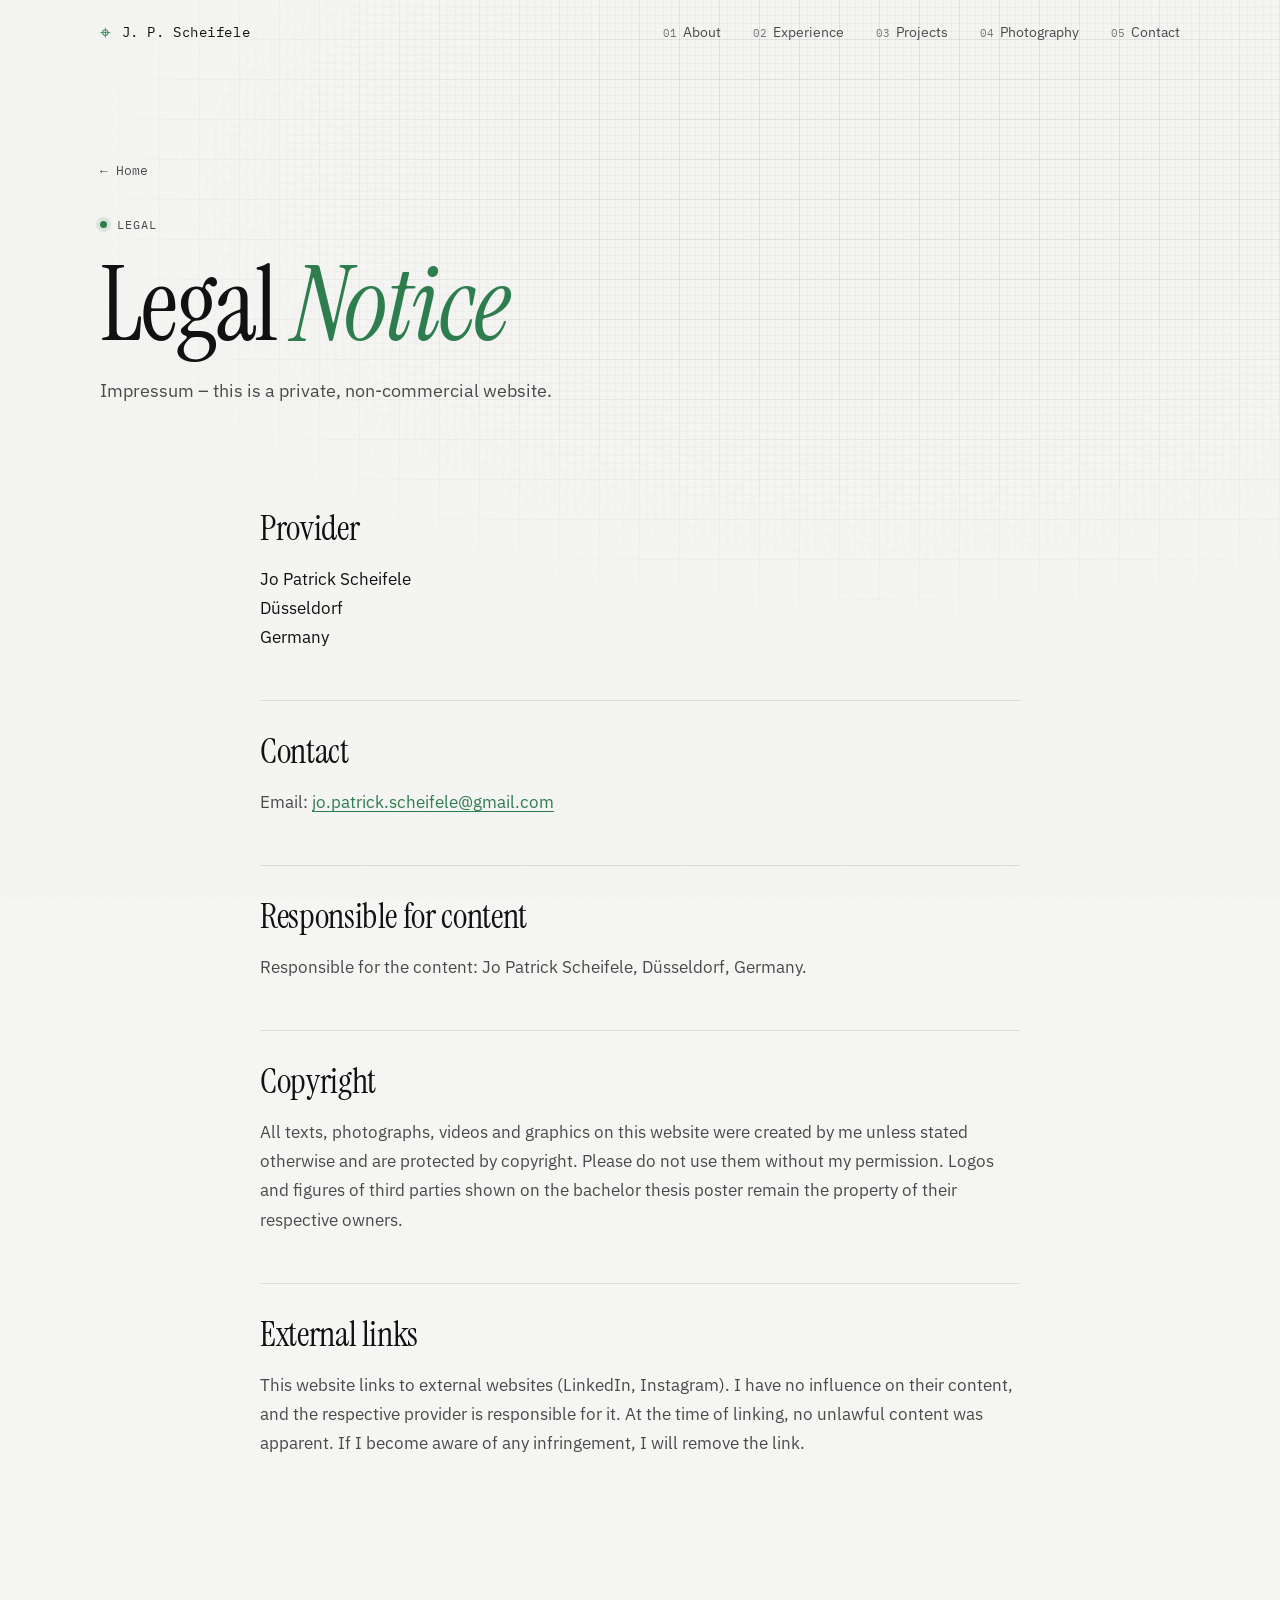
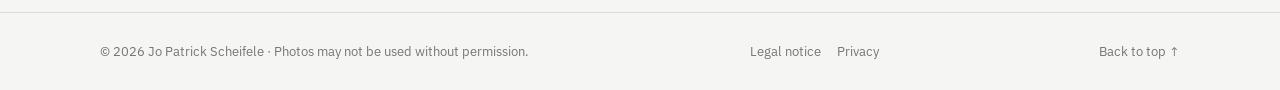
==== commit 03968533: "Impressum und Datenschutz ohne Straßenanschrift, Hoster GitHub Pages - Impressum/Datenschutz: nur Na" ====
--- a/imprint.html
+++ b/imprint.html
@@ -47,18 +47,17 @@
         <a class="page-hero__back" href="index.html">← Home</a>
         <p class="eyebrow"><span class="eyebrow__dot" aria-hidden="true"></span>Legal</p>
         <h1 class="page-hero__title">Legal <em>Notice</em></h1>
-        <p class="page-hero__sub">Impressum &ndash; information pursuant to § 5 DDG and § 18 MStV.</p>
+        <p class="page-hero__sub">Impressum &ndash; this is a private, non-commercial website.</p>
       </div>
     </section>
 
     <article class="article article--legal">
       <section class="article__section" aria-labelledby="provider">
         <h2 class="article__title" id="provider">Provider</h2>
-        <!-- TODO: Platzhalter durch eine zustellfähige Anschrift ersetzen (eigene Adresse oder Impressum-Adressdienst; kein Postfach) -->
+        <!-- Bewusst ohne Straße: private, nicht-kommerzielle Seite (Entscheidung 2026-10-22, siehe Doku) -->
         <address class="legal-address">
           Jo Patrick Scheifele<br>
-          <mark class="todo">[Street and house number]</mark><br>
-          <mark class="todo">[Postcode] [City]</mark><br>
+          Düsseldorf<br>
           Germany
         </address>
       </section>
@@ -71,7 +70,7 @@
       <section class="article__section" aria-labelledby="responsible">
         <h2 class="article__title" id="responsible">Responsible for content</h2>
         <p>
-          Responsible for the content pursuant to § 18 (2) MStV: Jo Patrick Scheifele, address as above.
+          Responsible for the content: Jo Patrick Scheifele, Düsseldorf, Germany.
         </p>
       </section>
 
